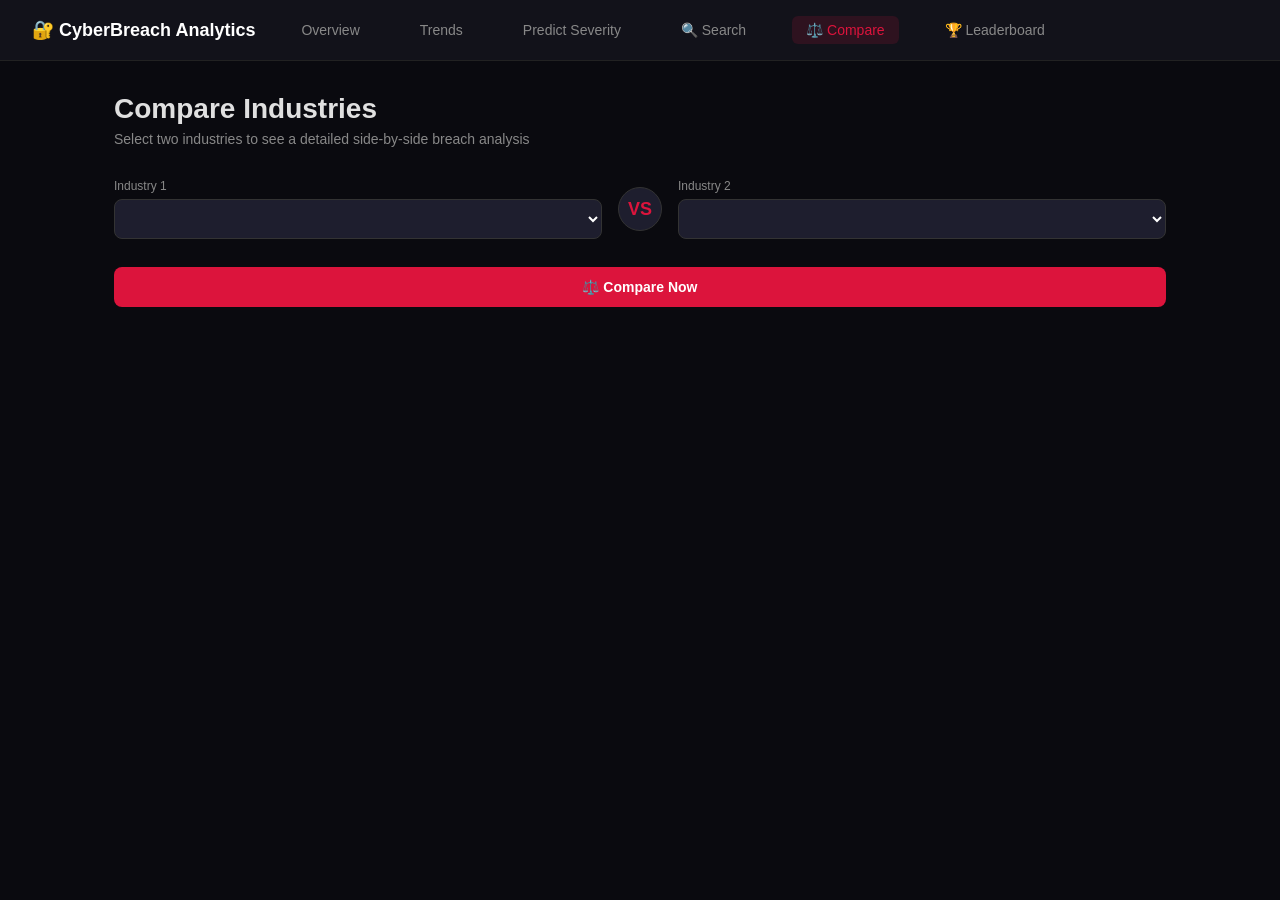
==== backend/compare.html @ b6edf469 "CyberBreach Analytics - initial commit" ====
<!DOCTYPE html>
<html lang="en">
<head>
  <meta charset="UTF-8">
  <title>Compare Industries</title>
  <link rel="stylesheet" href="style.css">
  <style>
    .compare-selectors {
      display: grid;
      grid-template-columns: 1fr auto 1fr;
      gap: 16px;
      align-items: center;
      margin-bottom: 28px;
    }
    .vs-badge {
      text-align: center;
      font-size: 18px;
      font-weight: 700;
      color: #dc143c;
      background: #1e1e2e;
      border: 1px solid #333;
      border-radius: 50%;
      width: 44px;
      height: 44px;
      display: flex;
      align-items: center;
      justify-content: center;
    }
    .compare-grid {
      display: grid;
      grid-template-columns: 1fr 1fr;
      gap: 16px;
      margin-bottom: 20px;
    }
    .industry-card {
      background: #12121a;
      border: 2px solid #222;
      border-radius: 12px;
      padding: 20px;
    }
    .industry-card.left  { border-color: #dc143c; }
    .industry-card.right { border-color: #4488ff; }
    .industry-title {
      font-size: 18px;
      font-weight: 700;
      margin-bottom: 16px;
    }
    .left  .industry-title { color: #dc143c; }
    .right .industry-title { color: #4488ff; }
    .stat-row {
      display: flex;
      justify-content: space-between;
      align-items: center;
      padding: 8px 0;
      border-bottom: 1px solid #1a1a2a;
      font-size: 13px;
    }
    .stat-row:last-child { border-bottom: none; }
    .stat-label { color: #666; }
    .stat-value { color: #fff; font-weight: 500; }
    .stat-value.highlight { color: #dc143c; font-size: 16px; font-weight: 700; }
    .winner-badge {
      display: inline-block;
      font-size: 10px;
      padding: 2px 7px;
      border-radius: 10px;
      margin-left: 6px;
      font-weight: 600;
    }
    .badge-red  { background: #2a0a0a; color: #ff6b6b; }
    .badge-blue { background: #0a1a2a; color: #88bbff; }
    .compare-btn {
      background: #dc143c;
      color: white;
      border: none;
      padding: 12px 32px;
      border-radius: 8px;
      font-size: 14px;
      font-weight: 600;
      cursor: pointer;
      width: 100%;
      margin-bottom: 24px;
    }
    .compare-btn:hover { background: #b01030; }
    .insight-box {
      background: #12121a;
      border: 1px solid #333;
      border-radius: 10px;
      padding: 18px;
      margin-bottom: 16px;
    }
    .insight-box h3 {
      font-size: 14px;
      color: #888;
      margin-bottom: 12px;
      text-transform: uppercase;
      letter-spacing: 0.5px;
    }
    .insight-item {
      font-size: 13px;
      color: #ccc;
      padding: 6px 0;
      border-bottom: 1px solid #1a1a2a;
      line-height: 1.6;
    }
    .insight-item:last-child { border-bottom: none; }
    .bar-compare-row {
      display: flex;
      flex-direction: column;
      gap: 12px;
      margin-top: 10px;
    }
    .bcr-label {
      font-size: 12px;
      color: #888;
      margin-bottom: 4px;
    }
    .bcr-bars { display: flex; flex-direction: column; gap: 6px; }
    .bcr-bar-row { display: flex; align-items: center; gap: 10px; }
    .bcr-name { font-size: 12px; width: 90px; text-align: right; color: #aaa; }
    .bcr-wrap { flex: 1; background: #1e1e2e; border-radius: 4px; height: 22px; overflow: hidden; }
    .bcr-fill {
      height: 100%;
      border-radius: 4px;
      display: flex;
      align-items: center;
      padding-left: 8px;
      font-size: 11px;
      font-weight: 600;
      color: white;
      min-width: 30px;
      transition: width 1s ease;
    }
    .fill-red  { background: linear-gradient(90deg, #dc143c, #ff4466); }
    .fill-blue { background: linear-gradient(90deg, #1144cc, #4488ff); }
    select {
      width: 100%;
      background: #1e1e2e;
      border: 1px solid #333;
      border-radius: 8px;
      padding: 10px 12px;
      color: #fff;
      font-size: 14px;
    }
    select:focus { outline: none; border-color: #dc143c; }
    label { font-size: 12px; color: #888; display: block; margin-bottom: 6px; }
    .loading { text-align: center; color: #666; padding: 40px; display: none; }
  </style>
</head>
<body>

<nav>
  <span class="logo">🔐 CyberBreach Analytics</span>
  <a href="index.html">Overview</a>
  <a href="trends.html">Trends</a>
  <a href="predict.html">Predict Severity</a>
  <a href="search.html">🔍 Search</a>
  <a href="compare.html" class="active">⚖️ Compare</a>
  <a href="leaderboard.html">🏆 Leaderboard</a>
</nav>

<div class="container">
  <h1>Compare Industries</h1>
  <p class="subtitle">Select two industries to see a detailed side-by-side breach analysis</p>

  <div class="compare-selectors">
    <div>
      <label>Industry 1</label>
      <select id="ind1"></select>
    </div>
    <div class="vs-badge">VS</div>
    <div>
      <label>Industry 2</label>
      <select id="ind2"></select>
    </div>
  </div>

  <button class="compare-btn" onclick="compare()">⚖️ Compare Now</button>
  <div class="loading" id="loading">Analyzing...</div>
  <div id="compare-result"></div>
</div>

<script>
const API = "http://localhost:8000";

async function loadIndustries() {
  const res  = await fetch(`${API}/compare`);
  const data = await res.json();

  const sel1 = document.getElementById("ind1");
  const sel2 = document.getElementById("ind2");

  data.industries_available.forEach((ind, i) => {
    sel1.innerHTML += `<option>${ind}</option>`;
    sel2.innerHTML += `<option ${i === 1 ? "selected" : ""}>${ind}</option>`;
  });
}

async function compare() {
  const ind1 = document.getElementById("ind1").value;
  const ind2 = document.getElementById("ind2").value;

  if (ind1 === ind2) {
    alert("Please select two different industries!");
    return;
  }

  document.getElementById("loading").style.display = "block";
  document.getElementById("compare-result").innerHTML = "";

  const res  = await fetch(`${API}/compare?industry1=${ind1}&industry2=${ind2}`);
  const data = await res.json();

  document.getElementById("loading").style.display = "none";

  const s1 = data.industry1;
  const s2 = data.industry2;

  // Generate insights automatically
  const insights = [];
  if (s1.total_breaches > s2.total_breaches)
    insights.push(`🔴 <b>${s1.industry}</b> is breached more frequently — ${s1.total_breaches} vs ${s2.total_breaches} incidents`);
  else
    insights.push(`🔵 <b>${s2.industry}</b> is breached more frequently — ${s2.total_breaches} vs ${s1.total_breaches} incidents`);

  if (s1.avg_records > s2.avg_records)
    insights.push(`🔴 <b>${s1.industry}</b> loses more records per breach on average — ${s1.avg_records.toLocaleString()} vs ${s2.avg_records.toLocaleString()}`);
  else
    insights.push(`🔵 <b>${s2.industry}</b> loses more records per breach on average — ${s2.avg_records.toLocaleString()} vs ${s1.avg_records.toLocaleString()}`);

  if (s1.large_breaches > s2.large_breaches)
    insights.push(`🔴 <b>${s1.industry}</b> has more large breaches (>1M records) — ${s1.large_breaches} vs ${s2.large_breaches}`);
  else
    insights.push(`🔵 <b>${s2.industry}</b> has more large breaches (>1M records) — ${s2.large_breaches} vs ${s1.large_breaches}`);

  insights.push(`🔴 <b>${s1.industry}</b> worst year: ${s1.worst_year} | 🔵 <b>${s2.industry}</b> worst year: ${s2.worst_year}`);
  insights.push(`Top attack on ${s1.industry}: <b>${s1.top_method}</b> | Top attack on ${s2.industry}: <b>${s2.top_method}</b>`);

  // Bar comparison data
  const maxRecords = Math.max(s1.total_records, s2.total_records);
  const maxBreaches = Math.max(s1.total_breaches, s2.total_breaches);

  document.getElementById("compare-result").innerHTML = `
    <!-- Side by side stats -->
    <div class="compare-grid">
      ${renderCard(s1, "left", "🔴", s2)}
      ${renderCard(s2, "right", "🔵", s1)}
    </div>

    <!-- Bar comparisons -->
    <div class="insight-box">
      <h3>📊 Visual Comparison</h3>
      <div class="bar-compare-row">

        <div>
          <div class="bcr-label">Total Breaches</div>
          <div class="bcr-bars">
            <div class="bcr-bar-row">
              <span class="bcr-name">${s1.industry}</span>
              <div class="bcr-wrap">
                <div class="bcr-fill fill-red" style="width:${s1.total_breaches/maxBreaches*100}%">
                  ${s1.total_breaches}
                </div>
              </div>
            </div>
            <div class="bcr-bar-row">
              <span class="bcr-name">${s2.industry}</span>
              <div class="bcr-wrap">
                <div class="bcr-fill fill-blue" style="width:${s2.total_breaches/maxBreaches*100}%">
                  ${s2.total_breaches}
                </div>
              </div>
            </div>
          </div>
        </div>

        <div>
          <div class="bcr-label">Total Records Leaked</div>
          <div class="bcr-bars">
            <div class="bcr-bar-row">
              <span class="bcr-name">${s1.industry}</span>
              <div class="bcr-wrap">
                <div class="bcr-fill fill-red" style="width:${s1.total_records/maxRecords*100}%">
                  ${(s1.total_records/1e6).toFixed(0)}M
                </div>
              </div>
            </div>
            <div class="bcr-bar-row">
              <span class="bcr-name">${s2.industry}</span>
              <div class="bcr-wrap">
                <div class="bcr-fill fill-blue" style="width:${s2.total_records/maxRecords*100}%">
                  ${(s2.total_records/1e6).toFixed(0)}M
                </div>
              </div>
            </div>
          </div>
        </div>

      </div>
    </div>

    <!-- Auto insights -->
    <div class="insight-box">
      <h3>💡 Key Insights</h3>
      ${insights.map(i => `<div class="insight-item">→ ${i}</div>`).join("")}
    </div>
  `;
}

function renderCard(s, side, emoji, other) {
  const colorClass = side === "left" ? "badge-red" : "badge-blue";
  const moreBreaches = s.total_breaches > other.total_breaches;
  const moreRecords  = s.total_records  > other.total_records;

  return `
    <div class="industry-card ${side}">
      <div class="industry-title">${emoji} ${s.industry}</div>
      <div class="stat-row">
        <span class="stat-label">Total Breaches</span>
        <span class="stat-value ${moreBreaches ? "highlight" : ""}">
          ${s.total_breaches}
          ${moreBreaches ? `<span class="winner-badge ${colorClass}">MORE</span>` : ""}
        </span>
      </div>
      <div class="stat-row">
        <span class="stat-label">Total Records Leaked</span>
        <span class="stat-value ${moreRecords ? "highlight" : ""}">
          ${(s.total_records/1e6).toFixed(0)}M
          ${moreRecords ? `<span class="winner-badge ${colorClass}">MORE</span>` : ""}
        </span>
      </div>
      <div class="stat-row">
        <span class="stat-label">Avg Records Per Breach</span>
        <span class="stat-value">${s.avg_records.toLocaleString()}</span>
      </div>
      <div class="stat-row">
        <span class="stat-label">Largest Single Breach</span>
        <span class="stat-value">${s.largest_breach}</span>
      </div>
      <div class="stat-row">
        <span class="stat-label">Worst Year</span>
        <span class="stat-value">${s.worst_year}</span>
      </div>
      <div class="stat-row">
        <span class="stat-label">Top Attack Method</span>
        <span class="stat-value">${s.top_method}</span>
      </div>
      <div class="stat-row">
        <span class="stat-label">Large Breaches (>1M)</span>
        <span class="stat-value">${s.large_breaches}</span>
      </div>
      <div class="stat-row">
        <span class="stat-label">Small Breaches</span>
        <span class="stat-value">${s.small_breaches}</span>
      </div>
    </div>
  `;
}

loadIndustries();
</script>
</body>
</html>
---- backend/style.css ----
* { box-sizing: border-box; margin: 0; padding: 0; }

body {
    font-family: 'Segoe UI', sans-serif;
    background: #0a0a0f;
    color: #e0e0e0;
}

nav {
    background: #12121a;
    padding: 16px 32px;
    display: flex;
    align-items: center;
    gap: 32px;
    border-bottom: 1px solid #222;
}

nav .logo { font-size: 18px; font-weight: 600; color: #fff; }
nav a {
    color: #888;
    text-decoration: none;
    font-size: 14px;
    padding: 6px 14px;
    border-radius: 6px;
    transition: all 0.2s;
}
nav a:hover, nav a.active { background: #dc143c22; color: #dc143c; }

.container { max-width: 1100px; margin: 0 auto; padding: 32px 24px; }

h1 { font-size: 28px; font-weight: 600; margin-bottom: 6px; }
.subtitle { color: #888; font-size: 14px; margin-bottom: 32px; }

.metrics {
    display: grid;
    grid-template-columns: repeat(4, 1fr);
    gap: 16px;
    margin-bottom: 32px;
}

.metric-card {
    background: #12121a;
    border: 1px solid #222;
    border-radius: 10px;
    padding: 20px;
}
.metric-card .label { font-size: 12px; color: #666; margin-bottom: 8px; }
.metric-card .value { font-size: 26px; font-weight: 600; color: #fff; }

.card {
    background: #12121a;
    border: 1px solid #222;
    border-radius: 10px;
    padding: 24px;
    margin-bottom: 24px;
}
.card h2 { font-size: 16px; font-weight: 500; margin-bottom: 20px; }

.bar-chart { display: flex; flex-direction: column; gap: 10px; }
.bar-row { display: flex; align-items: center; gap: 12px; font-size: 13px; }
.bar-label { width: 120px; color: #aaa; text-align: right; flex-shrink: 0; }
.bar-wrap { flex: 1; background: #1e1e2e; border-radius: 4px; height: 28px; overflow: hidden; }
.bar-fill {
    height: 100%;
    background: linear-gradient(90deg, #dc143c, #ff4466);
    border-radius: 4px;
    display: flex;
    align-items: center;
    padding-left: 8px;
    font-size: 12px;
    font-weight: 600;
    color: white;
    transition: width 1s ease;
    min-width: 36px;
}

.form-grid { display: grid; grid-template-columns: 1fr 1fr 1fr; gap: 16px; margin-bottom: 20px; }
.form-group label { font-size: 12px; color: #888; display: block; margin-bottom: 6px; }
.form-group select, .form-group input {
    width: 100%;
    background: #1e1e2e;
    border: 1px solid #333;
    border-radius: 8px;
    padding: 10px 12px;
    color: #fff;
    font-size: 14px;
}

.btn {
    background: #dc143c;
    color: white;
    border: none;
    padding: 12px 32px;
    border-radius: 8px;
    font-size: 14px;
    font-weight: 600;
    cursor: pointer;
    width: 100%;
    transition: background 0.2s;
}
.btn:hover { background: #b01030; }

.result-box {
    margin-top: 20px;
    padding: 20px;
    border-radius: 10px;
    display: none;
    font-size: 15px;
    font-weight: 500;
}
.result-large { background: #2a0a0a; border: 1px solid #dc143c; color: #ff6b6b; }
.result-small { background: #0a2a0a; border: 1px solid #22cc44; color: #66ff88; }

.loading { color: #888; font-size: 14px; text-align: center; padding: 20px; display: none; }

table { width: 100%; border-collapse: collapse; font-size: 13px; }
th { text-align: left; padding: 10px 12px; color: #888; border-bottom: 1px solid #222; font-weight: 500; }
td { padding: 10px 12px; border-bottom: 1px solid #1a1a2e; color: #ccc; }
tr:hover td { background: #1a1a2e; }
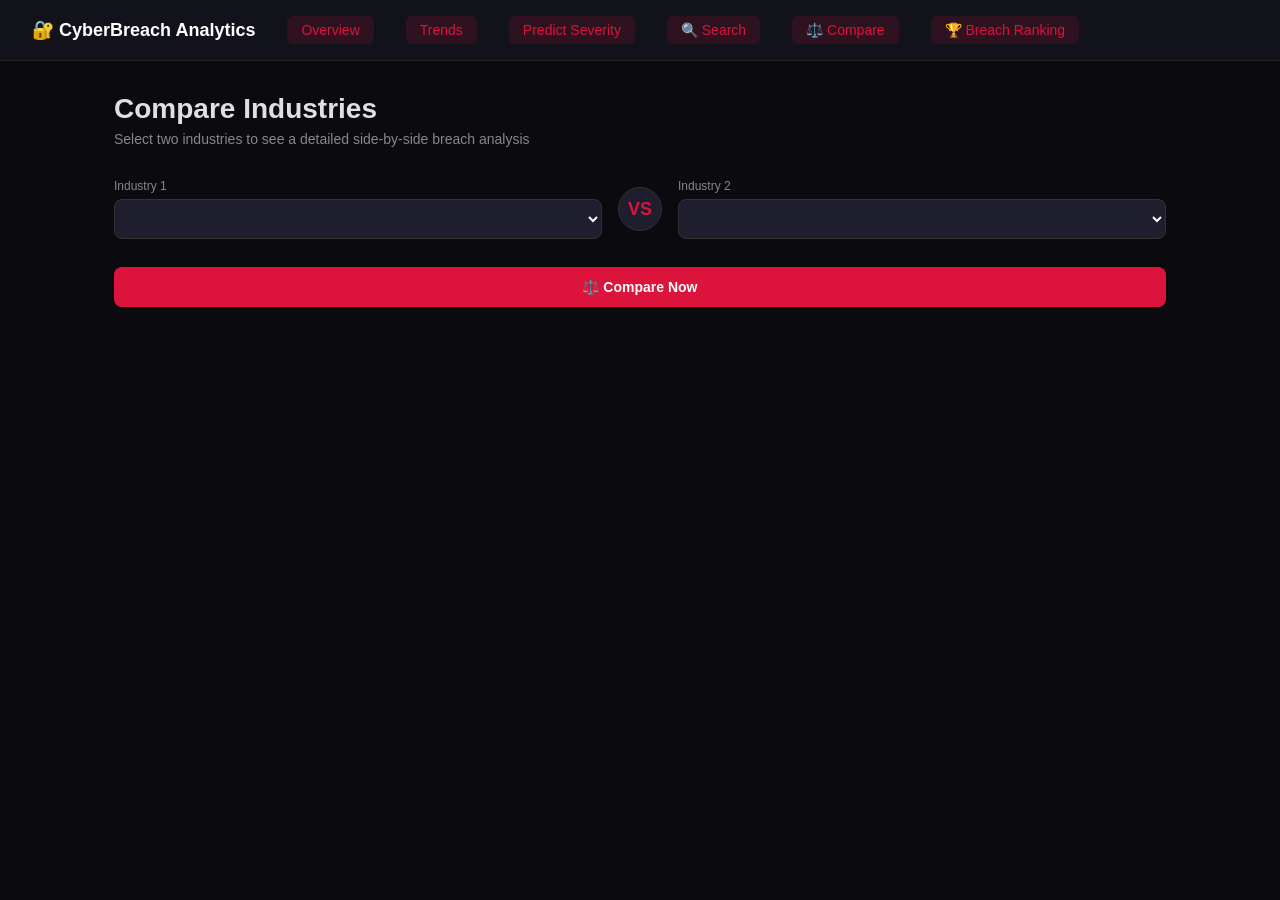
==== commit 9606e54b: "update API URL to live backend" ====
--- a/backend/compare.html
+++ b/backend/compare.html
@@ -151,12 +151,12 @@
 
 <nav>
   <span class="logo">🔐 CyberBreach Analytics</span>
-  <a href="index.html">Overview</a>
-  <a href="trends.html">Trends</a>
-  <a href="predict.html">Predict Severity</a>
-  <a href="search.html">🔍 Search</a>
+  <a href="index.html" class="active">Overview</a>
+  <a href="trends.html"class="active">Trends</a>
+  <a href="predict.html"class="active">Predict Severity</a>
+  <a href="search.html" class="active">🔍 Search</a>
   <a href="compare.html" class="active">⚖️ Compare</a>
-  <a href="leaderboard.html">🏆 Leaderboard</a>
+  <a href="leaderboard.html" class="active">🏆 Breach Ranking</a>
 </nav>
 
 <div class="container">
@@ -181,7 +181,7 @@
 </div>
 
 <script>
-const API = "http://localhost:8000";
+const API = "https://cyberbreach-analytics.onrender.com";
 
 async function loadIndustries() {
   const res  = await fetch(`${API}/compare`);
